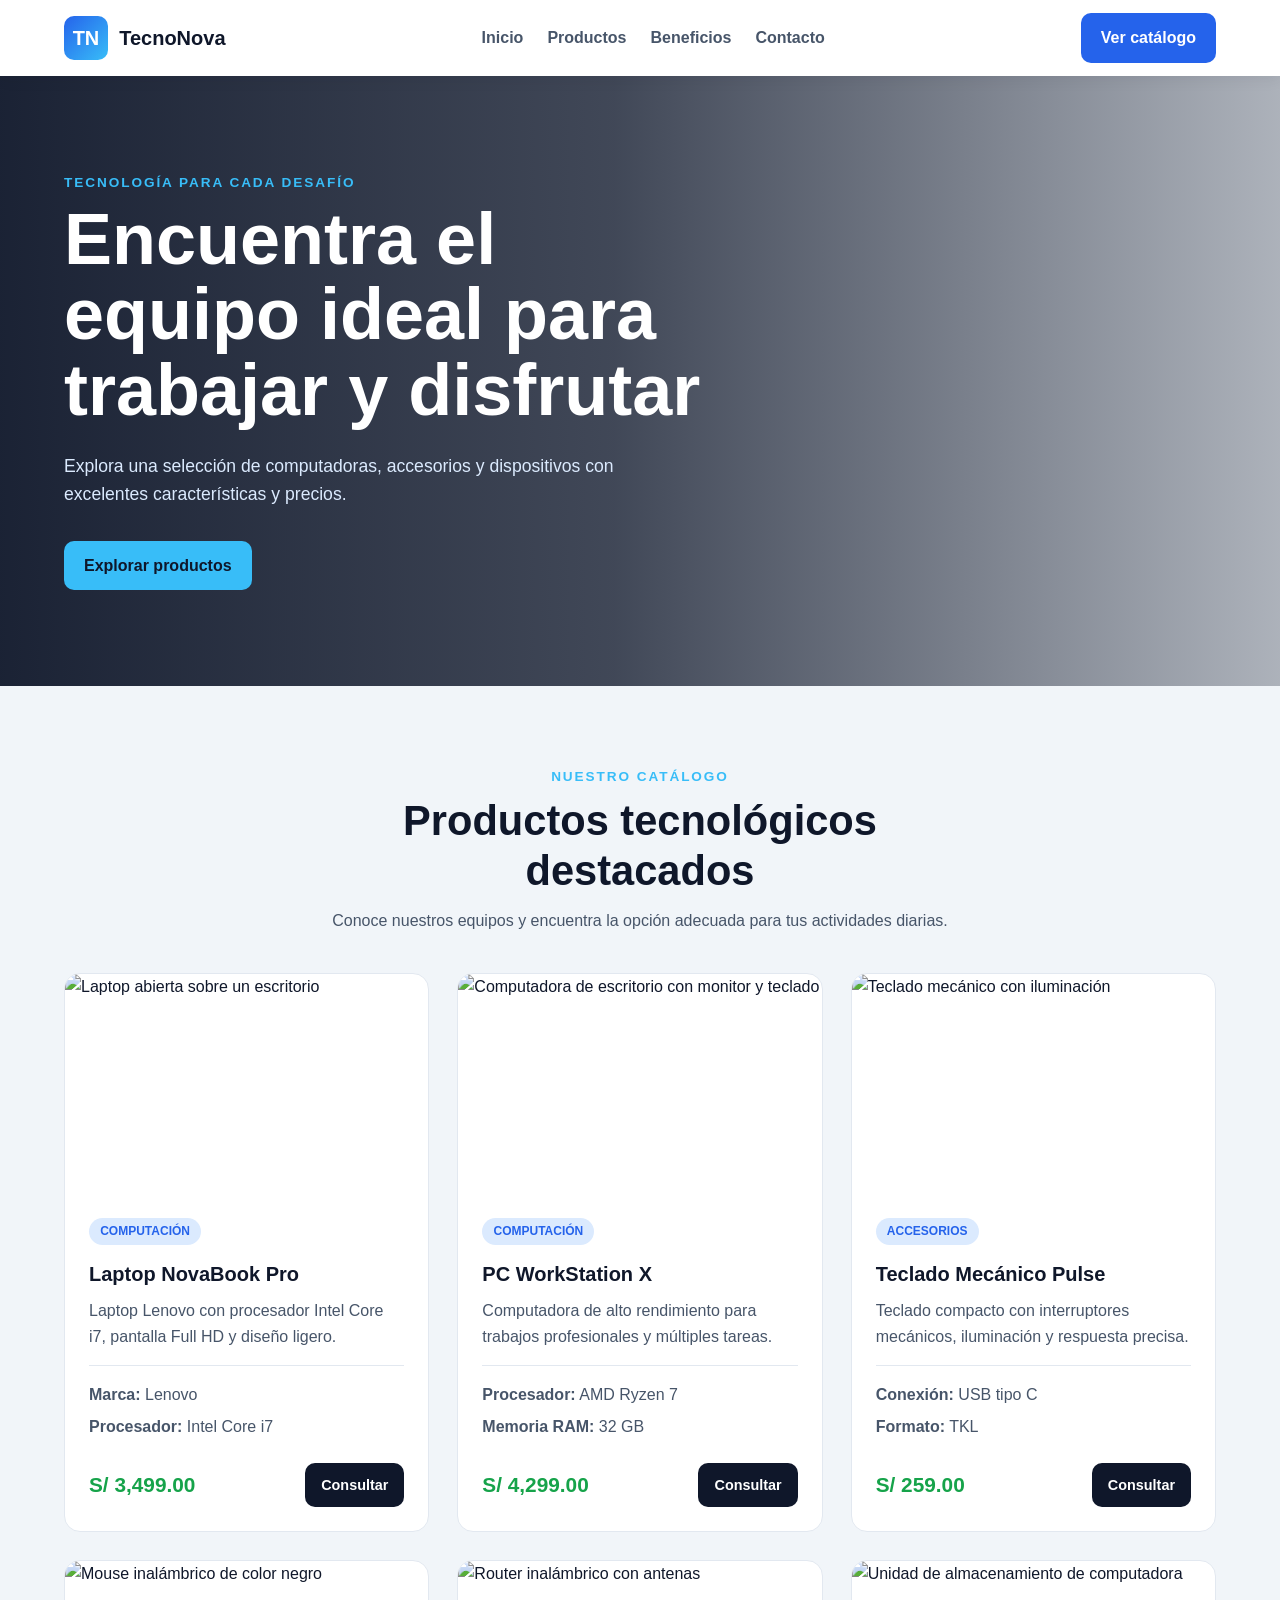
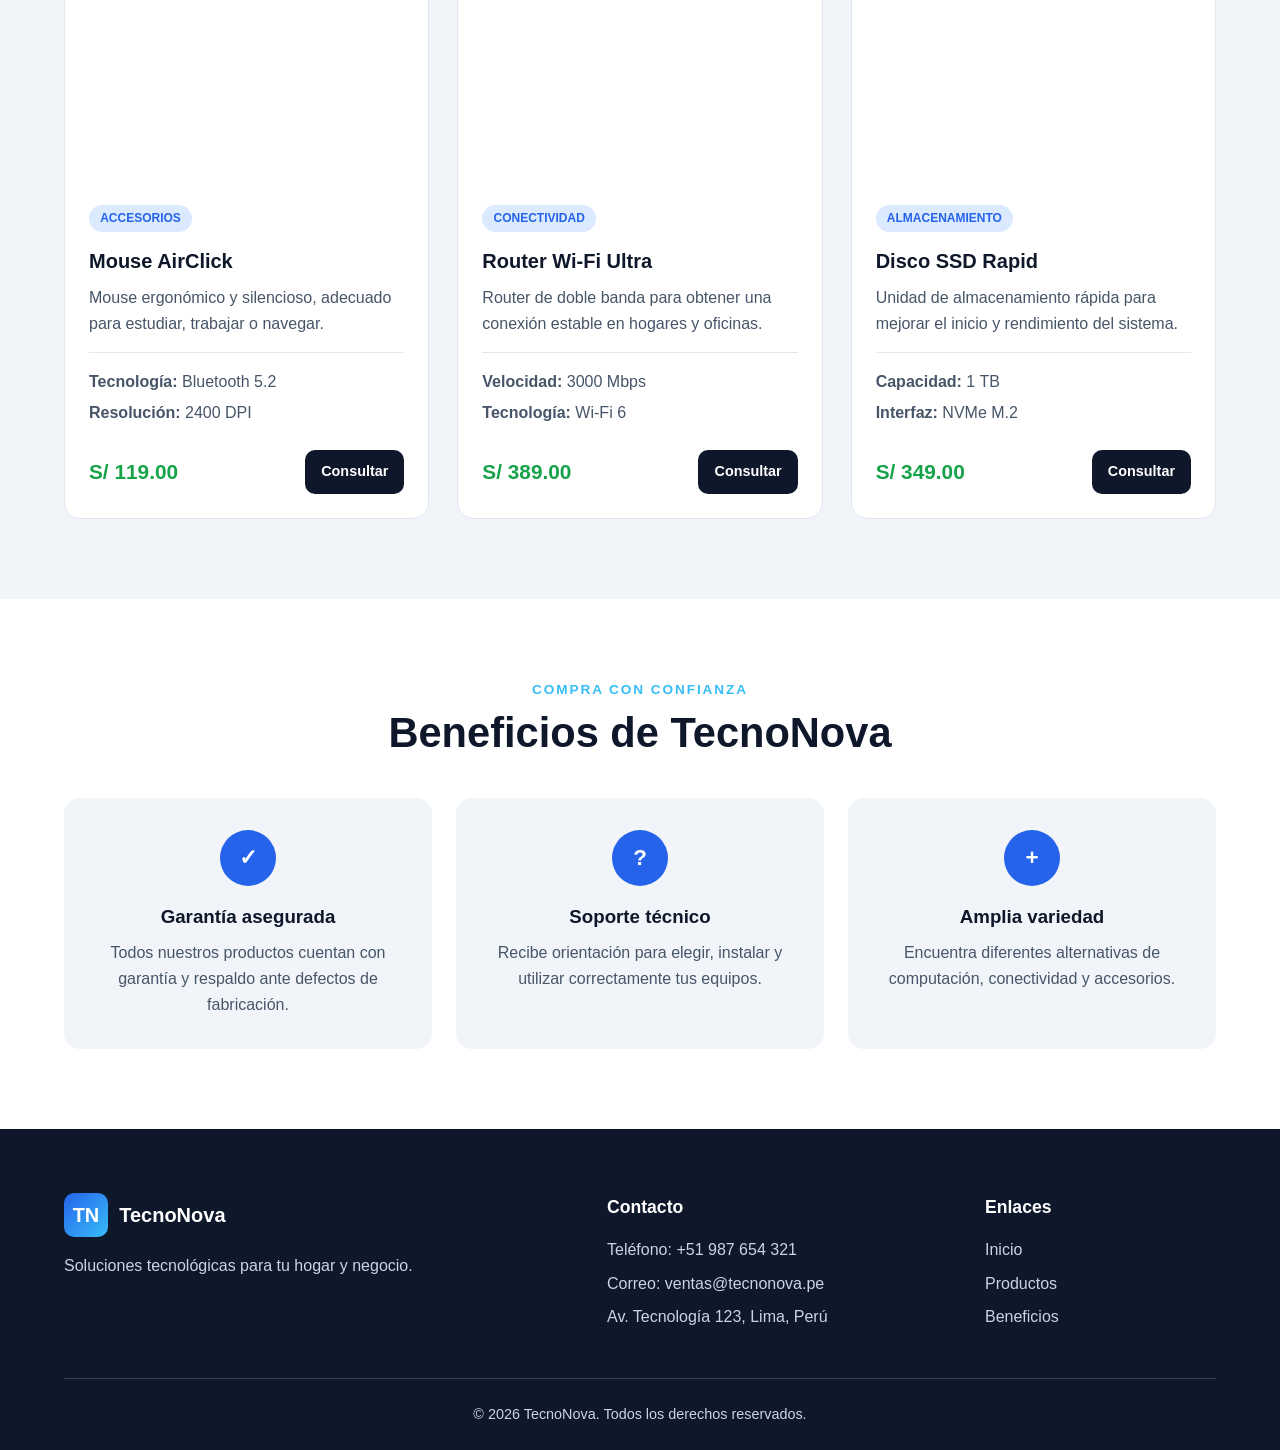
==== catalogos.html @ d7179416 "falta imagenes" ====
<!DOCTYPE html>
<html lang="es">
<head>
    <meta charset="UTF-8">
    <meta name="viewport" content="width=device-width, initial-scale=1.0">
    <meta
        name="description"
        content="Catálogo digital de productos tecnológicos de TecnoNova."
    >
    <title>TecnoNova | Catálogo tecnológico</title>
    <link rel="stylesheet" href="estilos.css">
</head>

<body>
    <header class="encabezado">
        <a href="#inicio" class="marca" aria-label="Ir al inicio de TecnoNova">
            <span class="logotipo" aria-hidden="true">TN</span>
            <span>TecnoNova</span>
        </a>

        <nav class="navegacion" aria-label="Navegación principal">
            <ul>
                <li><a href="#inicio">Inicio</a></li>
                <li><a href="#catalogo">Productos</a></li>
                <li><a href="#beneficios">Beneficios</a></li>
                <li><a href="#contacto">Contacto</a></li>
            </ul>
        </nav>

        <a href="#catalogo" class="boton boton-catalogo">Ver catálogo</a>
    </header>

    <main>
        <section class="banner" id="inicio">
            <div class="contenido-banner">
                <p class="etiqueta">Tecnología para cada desafío</p>

                <h1>Encuentra el equipo ideal para trabajar y disfrutar</h1>

                <p>
                    Explora una selección de computadoras, accesorios y
                    dispositivos con excelentes características y precios.
                </p>

                <a href="#catalogo" class="boton boton-principal">
                    Explorar productos
                </a>
            </div>
        </section>

        <section class="seccion catalogo" id="catalogo">
            <div class="titulo-seccion">
                <p class="etiqueta">Nuestro catálogo</p>
                <h2>Productos tecnológicos destacados</h2>
                <p>
                    Conoce nuestros equipos y encuentra la opción adecuada
                    para tus actividades diarias.
                </p>
            </div>

            <div class="rejilla-productos">
                <article class="tarjeta-producto">
                    <img
                        src="[images.unsplash.com](https://images.unsplash.com/photo-1496181133206-80ce9b88a853?auto=format&fit=crop&w=900&q=80)"
                        alt="Laptop abierta sobre un escritorio"
                    >

                    <div class="contenido-tarjeta">
                        <span class="categoria">Computación</span>
                        <h3>Laptop NovaBook Pro</h3>
                        <p>
                            Laptop Lenovo con procesador Intel Core i7,
                            pantalla Full HD y diseño ligero.
                        </p>

                        <ul class="caracteristicas">
                            <li><strong>Marca:</strong> Lenovo</li>
                            <li><strong>Procesador:</strong> Intel Core i7</li>
                        </ul>

                        <div class="pie-tarjeta">
                            <p class="precio">S/ 3,499.00</p>
                            <a href="#contacto" class="boton boton-detalle">
                                Consultar
                            </a>
                        </div>
                    </div>
                </article>

                <article class="tarjeta-producto">
                    <img
                        src="[images.unsplash.com](https://images.unsplash.com/photo-1593640408182-31c70c8268f5?auto=format&fit=crop&w=900&q=80)"
                        alt="Computadora de escritorio con monitor y teclado"
                    >

                    <div class="contenido-tarjeta">
                        <span class="categoria">Computación</span>
                        <h3>PC WorkStation X</h3>
                        <p>
                            Computadora de alto rendimiento para trabajos
                            profesionales y múltiples tareas.
                        </p>

                        <ul class="caracteristicas">
                            <li><strong>Procesador:</strong> AMD Ryzen 7</li>
                            <li><strong>Memoria RAM:</strong> 32 GB</li>
                        </ul>

                        <div class="pie-tarjeta">
                            <p class="precio">S/ 4,299.00</p>
                            <a href="#contacto" class="boton boton-detalle">
                                Consultar
                            </a>
                        </div>
                    </div>
                </article>

                <article class="tarjeta-producto">
                    <img
                        src="[images.unsplash.com](https://images.unsplash.com/photo-1587829741301-dc798b83add3?auto=format&fit=crop&w=900&q=80)"
                        alt="Teclado mecánico con iluminación"
                    >

                    <div class="contenido-tarjeta">
                        <span class="categoria">Accesorios</span>
                        <h3>Teclado Mecánico Pulse</h3>
                        <p>
                            Teclado compacto con interruptores mecánicos,
                            iluminación y respuesta precisa.
                        </p>

                        <ul class="caracteristicas">
                            <li><strong>Conexión:</strong> USB tipo C</li>
                            <li><strong>Formato:</strong> TKL</li>
                        </ul>

                        <div class="pie-tarjeta">
                            <p class="precio">S/ 259.00</p>
                            <a href="#contacto" class="boton boton-detalle">
                                Consultar
                            </a>
                        </div>
                    </div>
                </article>

                <article class="tarjeta-producto">
                    <img
                        src="[images.unsplash.com](https://images.unsplash.com/photo-1527814050087-3793815479db?auto=format&fit=crop&w=900&q=80)"
                        alt="Mouse inalámbrico de color negro"
                    >

                    <div class="contenido-tarjeta">
                        <span class="categoria">Accesorios</span>
                        <h3>Mouse AirClick</h3>
                        <p>
                            Mouse ergonómico y silencioso, adecuado para
                            estudiar, trabajar o navegar.
                        </p>

                        <ul class="caracteristicas">
                            <li><strong>Tecnología:</strong> Bluetooth 5.2</li>
                            <li><strong>Resolución:</strong> 2400 DPI</li>
                        </ul>

                        <div class="pie-tarjeta">
                            <p class="precio">S/ 119.00</p>
                            <a href="#contacto" class="boton boton-detalle">
                                Consultar
                            </a>
                        </div>
                    </div>
                </article>

                <article class="tarjeta-producto">
                    <img
                        src="[images.unsplash.com](https://images.unsplash.com/photo-1544197150-b99a580bb7a8?auto=format&fit=crop&w=900&q=80)"
                        alt="Router inalámbrico con antenas"
                    >

                    <div class="contenido-tarjeta">
                        <span class="categoria">Conectividad</span>
                        <h3>Router Wi-Fi Ultra</h3>
                        <p>
                            Router de doble banda para obtener una conexión
                            estable en hogares y oficinas.
                        </p>

                        <ul class="caracteristicas">
                            <li><strong>Velocidad:</strong> 3000 Mbps</li>
                            <li><strong>Tecnología:</strong> Wi-Fi 6</li>
                        </ul>

                        <div class="pie-tarjeta">
                            <p class="precio">S/ 389.00</p>
                            <a href="#contacto" class="boton boton-detalle">
                                Consultar
                            </a>
                        </div>
                    </div>
                </article>

                <article class="tarjeta-producto">
                    <img
                        src="[images.unsplash.com](https://images.unsplash.com/photo-1597872200969-2b65d56bd16b?auto=format&fit=crop&w=900&q=80)"
                        alt="Unidad de almacenamiento de computadora"
                    >

                    <div class="contenido-tarjeta">
                        <span class="categoria">Almacenamiento</span>
                        <h3>Disco SSD Rapid</h3>
                        <p>
                            Unidad de almacenamiento rápida para mejorar el
                            inicio y rendimiento del sistema.
                        </p>

                        <ul class="caracteristicas">
                            <li><strong>Capacidad:</strong> 1 TB</li>
                            <li><strong>Interfaz:</strong> NVMe M.2</li>
                        </ul>

                        <div class="pie-tarjeta">
                            <p class="precio">S/ 349.00</p>
                            <a href="#contacto" class="boton boton-detalle">
                                Consultar
                            </a>
                        </div>
                    </div>
                </article>
            </div>
        </section>

        <section class="seccion beneficios" id="beneficios">
            <div class="titulo-seccion">
                <p class="etiqueta">Compra con confianza</p>
                <h2>Beneficios de TecnoNova</h2>
            </div>

            <div class="rejilla-beneficios">
                <article class="beneficio">
                    <span class="icono-beneficio" aria-hidden="true">✓</span>
                    <h3>Garantía asegurada</h3>
                    <p>
                        Todos nuestros productos cuentan con garantía y
                        respaldo ante defectos de fabricación.
                    </p>
                </article>

                <article class="beneficio">
                    <span class="icono-beneficio" aria-hidden="true">?</span>
                    <h3>Soporte técnico</h3>
                    <p>
                        Recibe orientación para elegir, instalar y utilizar
                        correctamente tus equipos.
                    </p>
                </article>

                <article class="beneficio">
                    <span class="icono-beneficio" aria-hidden="true">+</span>
                    <h3>Amplia variedad</h3>
                    <p>
                        Encuentra diferentes alternativas de computación,
                        conectividad y accesorios.
                    </p>
                </article>
            </div>
        </section>
    </main>

    <footer class="pie-pagina" id="contacto">
        <div class="contenido-pie">
            <div>
                <a href="#inicio" class="marca marca-pie">
                    <span class="logotipo" aria-hidden="true">TN</span>
                    <span>TecnoNova</span>
                </a>
                <p>Soluciones tecnológicas para tu hogar y negocio.</p>
            </div>

            <div>
                <h2>Contacto</h2>
                <address>
                    <p>Teléfono: <a href="tel:+51987654321">+51 987 654 321</a></p>
                    <p>
                        Correo:
                        <a href="mailto:ventas@tecnonova.pe">
                            ventas@tecnonova.pe
                        </a>
                    </p>
                    <p>Av. Tecnología 123, Lima, Perú</p>
                </address>
            </div>

            <nav aria-label="Navegación del pie de página">
                <h2>Enlaces</h2>
                <ul class="enlaces-pie">
                    <li><a href="#inicio">Inicio</a></li>
                    <li><a href="#catalogo">Productos</a></li>
                    <li><a href="#beneficios">Beneficios</a></li>
                </ul>
            </nav>
        </div>

        <p class="derechos">
            &copy; 2026 TecnoNova. Todos los derechos reservados.
        </p>
    </footer>
</body>
</html>
---- estilos.css ----
/* Variables y configuración general */
:root {
    --azul-oscuro: #0f172a;
    --azul: #2563eb;
    --azul-claro: #dbeafe;
    --celeste: #38bdf8;
    --blanco: #ffffff;
    --gris-fondo: #f1f5f9;
    --gris-texto: #475569;
    --gris-borde: #e2e8f0;
    --verde: #16a34a;
    --sombra: 0 10px 30px rgba(15, 23, 42, 0.1);
    --radio: 16px;
}

* {
    box-sizing: border-box;
    margin: 0;
    padding: 0;
}

html {
    scroll-behavior: smooth;
}

body {
    background-color: var(--gris-fondo);
    color: var(--azul-oscuro);
    font-family: Arial, Helvetica, sans-serif;
    line-height: 1.6;
}

img {
    display: block;
    max-width: 100%;
}

a {
    color: inherit;
    text-decoration: none;
}

ul {
    list-style: none;
}

/* Componentes reutilizables */
.boton {
    align-items: center;
    border-radius: 10px;
    display: inline-flex;
    font-weight: 700;
    justify-content: center;
    padding: 0.75rem 1.25rem;
    transition:
        background-color 0.3s ease,
        color 0.3s ease,
        transform 0.3s ease;
}

.boton:hover {
    transform: translateY(-2px);
}

.etiqueta {
    color: var(--celeste);
    font-size: 0.85rem;
    font-weight: 800;
    letter-spacing: 0.12rem;
    margin-bottom: 0.5rem;
    text-transform: uppercase;
}

.seccion {
    padding: 5rem max(5%, calc((100% - 1200px) / 2));
}

.titulo-seccion {
    margin: 0 auto 2.5rem;
    max-width: 700px;
    text-align: center;
}

.titulo-seccion h2 {
    font-size: clamp(1.8rem, 4vw, 2.6rem);
    line-height: 1.2;
    margin-bottom: 0.75rem;
}

.titulo-seccion > p:last-child {
    color: var(--gris-texto);
}

/* Encabezado: Flexbox */
.encabezado {
    align-items: center;
    background-color: var(--blanco);
    box-shadow: 0 2px 15px rgba(15, 23, 42, 0.08);
    display: flex;
    gap: 2rem;
    justify-content: space-between;
    min-height: 76px;
    padding: 0.75rem max(5%, calc((100% - 1200px) / 2));
    position: sticky;
    top: 0;
    z-index: 10;
}

.marca {
    align-items: center;
    display: flex;
    font-size: 1.25rem;
    font-weight: 800;
    gap: 0.7rem;
}

.logotipo {
    align-items: center;
    background: linear-gradient(135deg, var(--azul), var(--celeste));
    border-radius: 10px;
    color: var(--blanco);
    display: flex;
    height: 44px;
    justify-content: center;
    width: 44px;
}

.navegacion ul {
    align-items: center;
    display: flex;
    gap: 1.5rem;
}

.navegacion a {
    color: var(--gris-texto);
    font-weight: 600;
    transition: color 0.3s ease;
}

.navegacion a:hover,
.enlaces-pie a:hover {
    color: var(--celeste);
}

.boton-catalogo {
    background-color: var(--azul);
    color: var(--blanco);
}

.boton-catalogo:hover {
    background-color: #1d4ed8;
}

/* Banner */
.banner {
    align-items: center;
    background:
        linear-gradient(
            90deg,
            rgba(15, 23, 42, 0.95) 0%,
            rgba(15, 23, 42, 0.78) 48%,
            rgba(15, 23, 42, 0.3) 100%
        ),
        url("[images.unsplash.com](https://images.unsplash.com/photo-1518770660439-4636190af475?auto=format&fit=crop&w=1800&q=85)")
        center / cover;
    color: var(--blanco);
    display: flex;
    min-height: 610px;
    padding: 5rem max(5%, calc((100% - 1200px) / 2));
}

.contenido-banner {
    max-width: 680px;
}

.contenido-banner h1 {
    font-size: clamp(2.3rem, 6vw, 4.5rem);
    line-height: 1.05;
    margin-bottom: 1.5rem;
}

.contenido-banner > p:not(.etiqueta) {
    color: #dbeafe;
    font-size: 1.1rem;
    margin-bottom: 2rem;
    max-width: 580px;
}

.boton-principal {
    background-color: var(--celeste);
    color: var(--azul-oscuro);
}

.boton-principal:hover {
    background-color: var(--blanco);
}

/* Catálogo: CSS Grid */
.catalogo {
    background-color: var(--gris-fondo);
}

.rejilla-productos {
    display: grid;
    gap: 1.75rem;
    grid-template-columns: repeat(3, minmax(0, 1fr));
}

/* Tarjetas: Flexbox interno */
.tarjeta-producto {
    background-color: var(--blanco);
    border: 1px solid var(--gris-borde);
    border-radius: var(--radio);
    display: flex;
    flex-direction: column;
    overflow: hidden;
    transition:
        box-shadow 0.3s ease,
        transform 0.3s ease;
}

.tarjeta-producto:hover {
    box-shadow: var(--sombra);
    transform: translateY(-8px);
}

.tarjeta-producto > img {
    height: 220px;
    object-fit: cover;
    transition: transform 0.4s ease;
    width: 100%;
}

.tarjeta-producto:hover > img {
    transform: scale(1.04);
}

.contenido-tarjeta {
    display: flex;
    flex: 1;
    flex-direction: column;
    padding: 1.5rem;
}

.categoria {
    align-self: flex-start;
    background-color: var(--azul-claro);
    border-radius: 999px;
    color: var(--azul);
    font-size: 0.75rem;
    font-weight: 800;
    margin-bottom: 0.8rem;
    padding: 0.25rem 0.7rem;
    text-transform: uppercase;
}

.contenido-tarjeta h3 {
    font-size: 1.25rem;
    margin-bottom: 0.5rem;
}

.contenido-tarjeta > p {
    color: var(--gris-texto);
    margin-bottom: 1rem;
}

.caracteristicas {
    border-top: 1px solid var(--gris-borde);
    color: var(--gris-texto);
    margin-bottom: 1.5rem;
    padding-top: 1rem;
}

.caracteristicas li + li {
    margin-top: 0.35rem;
}

.pie-tarjeta {
    align-items: center;
    display: flex;
    gap: 1rem;
    justify-content: space-between;
    margin-top: auto;
}

.precio {
    color: var(--verde);
    font-size: 1.3rem;
    font-weight: 800;
    margin: 0;
}

.boton-detalle {
    background-color: var(--azul-oscuro);
    color: var(--blanco);
    font-size: 0.9rem;
    padding: 0.65rem 1rem;
}

.boton-detalle:hover {
    background-color: var(--azul);
}

/* Beneficios */
.beneficios {
    background-color: var(--blanco);
}

.rejilla-beneficios {
    display: grid;
    gap: 1.5rem;
    grid-template-columns: repeat(3, 1fr);
}

.beneficio {
    background-color: var(--gris-fondo);
    border-radius: var(--radio);
    padding: 2rem;
    text-align: center;
}

.icono-beneficio {
    align-items: center;
    background-color: var(--azul);
    border-radius: 50%;
    color: var(--blanco);
    display: flex;
    font-size: 1.4rem;
    font-weight: 800;
    height: 56px;
    justify-content: center;
    margin: 0 auto 1rem;
    width: 56px;
}

.beneficio h3 {
    margin-bottom: 0.5rem;
}

.beneficio p {
    color: var(--gris-texto);
}

/* Pie de página */
.pie-pagina {
    background-color: var(--azul-oscuro);
    color: #cbd5e1;
    padding: 4rem max(5%, calc((100% - 1200px) / 2)) 1.5rem;
}

.contenido-pie {
    display: grid;
    gap: 3rem;
    grid-template-columns: 1.5fr 1fr 0.7fr;
}

.marca-pie {
    color: var(--blanco);
    margin-bottom: 1rem;
}

.contenido-pie h2 {
    color: var(--blanco);
    font-size: 1.1rem;
    margin-bottom: 1rem;
}

address {
    font-style: normal;
}

address a,
.enlaces-pie a {
    transition: color 0.3s ease;
}

.enlaces-pie li + li,
address p + p {
    margin-top: 0.5rem;
}

.derechos {
    border-top: 1px solid #334155;
    font-size: 0.9rem;
    margin-top: 3rem;
    padding-top: 1.5rem;
    text-align: center;
}

/* Diseño adaptable */
@media (max-width: 900px) {
    .encabezado {
        flex-wrap: wrap;
    }

    .navegacion {
        order: 3;
        width: 100%;
    }

    .navegacion ul {
        justify-content: center;
        padding-bottom: 0.5rem;
    }

    .rejilla-productos {
        grid-template-columns: repeat(2, minmax(0, 1fr));
    }

    .contenido-pie {
        grid-template-columns: repeat(2, 1fr);
    }
}

@media (max-width: 650px) {
    .encabezado {
        justify-content: center;
    }

    .navegacion ul {
        flex-wrap: wrap;
        gap: 0.75rem 1.25rem;
    }

    .boton-catalogo {
        display: none;
    }

    .banner {
        min-height: 540px;
        text-align: center;
    }

    .contenido-banner > p:not(.etiqueta) {
        margin-left: auto;
        margin-right: auto;
    }

    .rejilla-productos,
    .rejilla-beneficios,
    .contenido-pie {
        grid-template-columns: 1fr;
    }

    .seccion {
        padding-bottom: 3.5rem;
        padding-top: 3.5rem;
    }

    .pie-tarjeta {
        align-items: stretch;
        flex-direction: column;
    }
}

/* Accesibilidad para navegación con teclado */
a:focus-visible {
    outline: 3px solid var(--celeste);
    outline-offset: 4px;
}
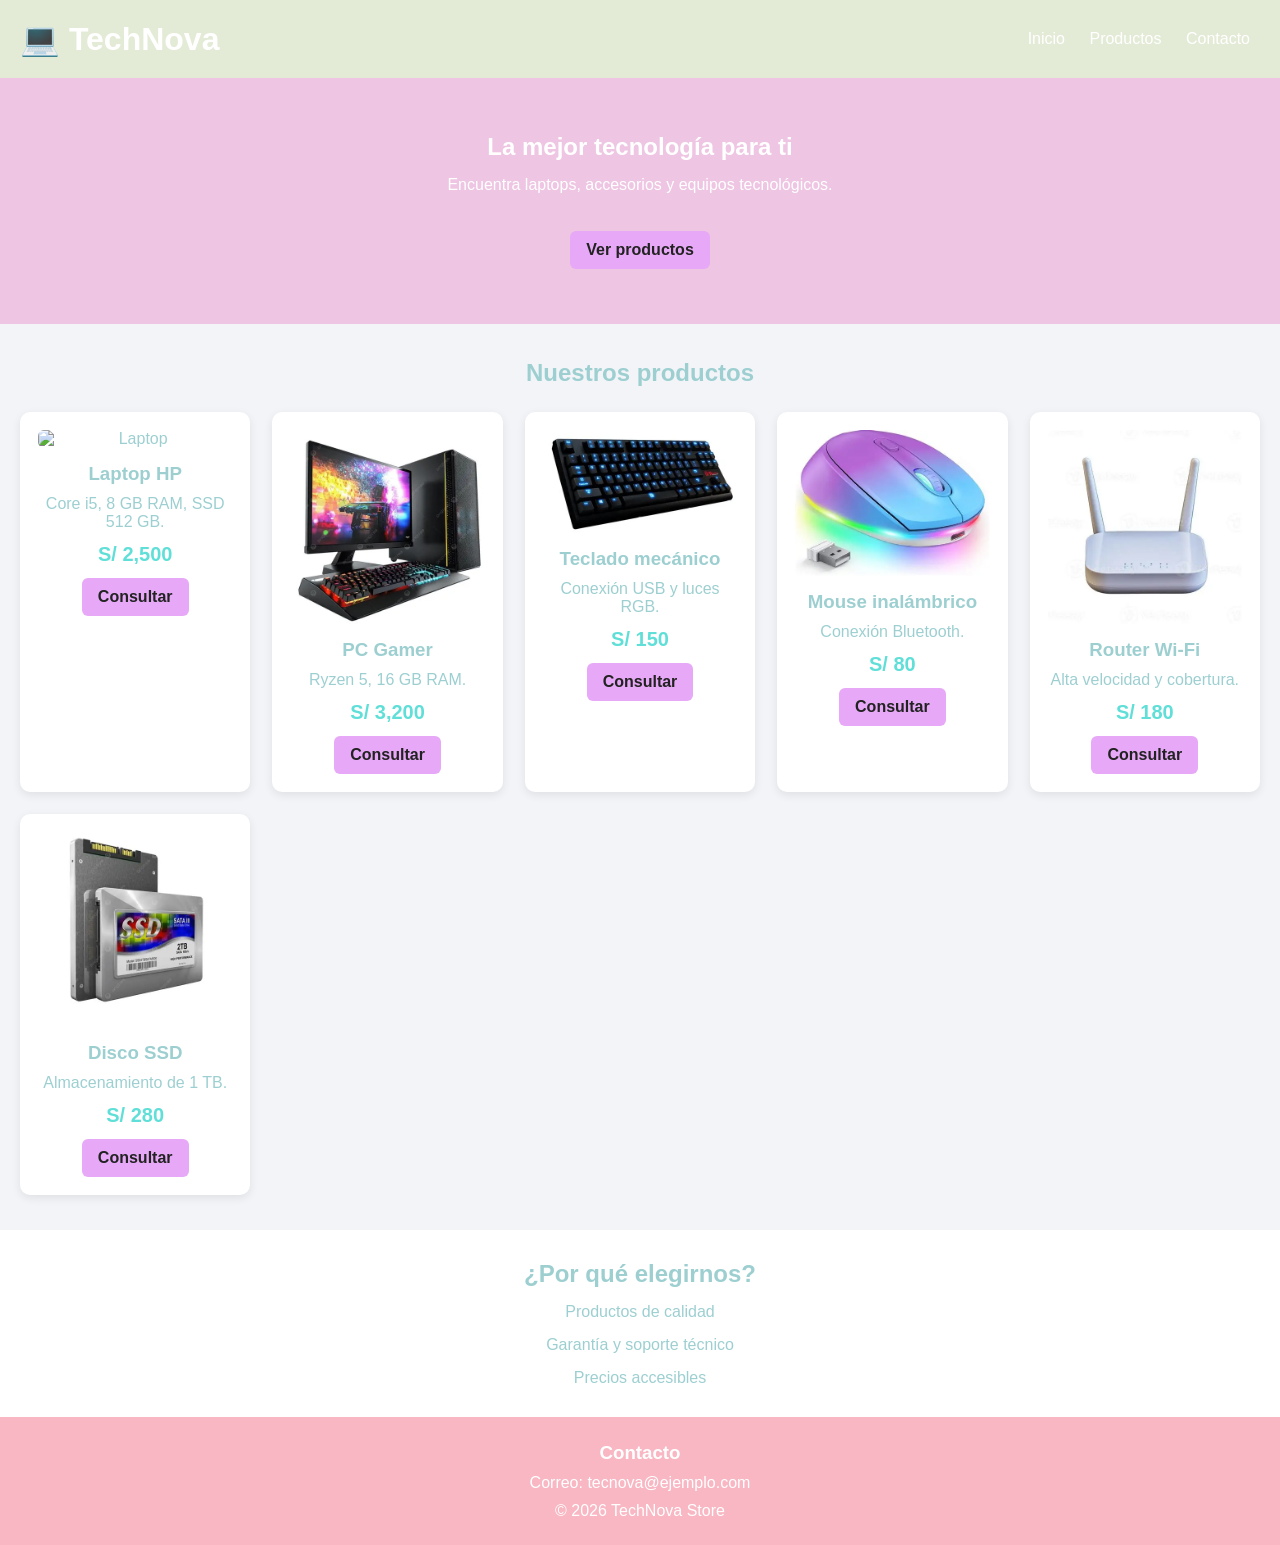
==== commit ff9585ed: "modigicado" ====
--- a/catalogos.html
+++ b/catalogos.html
@@ -1,308 +1,101 @@
+
 <!DOCTYPE html>
 <html lang="es">
 <head>
     <meta charset="UTF-8">
     <meta name="viewport" content="width=device-width, initial-scale=1.0">
-    <meta
-        name="description"
-        content="Catálogo digital de productos tecnológicos de TecnoNova."
-    >
-    <title>TecnoNova | Catálogo tecnológico</title>
+    <title>TechNova - Catálogo</title>
     <link rel="stylesheet" href="estilos.css">
 </head>
+<body>
 
-<body>
-    <header class="encabezado">
-        <a href="#inicio" class="marca" aria-label="Ir al inicio de TecnoNova">
-            <span class="logotipo" aria-hidden="true">TN</span>
-            <span>TecnoNova</span>
-        </a>
-
-        <nav class="navegacion" aria-label="Navegación principal">
-            <ul>
-                <li><a href="#inicio">Inicio</a></li>
-                <li><a href="#catalogo">Productos</a></li>
-                <li><a href="#beneficios">Beneficios</a></li>
-                <li><a href="#contacto">Contacto</a></li>
-            </ul>
+    <header>
+        <h1>💻 TechNova</h1>
+        <nav>
+            <a href="#inicio">Inicio</a>
+            <a href="#productos">Productos</a>
+            <a href="#contacto">Contacto</a>
         </nav>
-
-        <a href="#catalogo" class="boton boton-catalogo">Ver catálogo</a>
     </header>
 
-    <main>
-        <section class="banner" id="inicio">
-            <div class="contenido-banner">
-                <p class="etiqueta">Tecnología para cada desafío</p>
+    <section class="banner" id="inicio">
+        <h2>La mejor tecnología para ti</h2>
+        <p>Encuentra laptops, accesorios y equipos tecnológicos.</p>
+        <a href="#productos" class="boton">Ver productos</a>
+    </section>
 
-                <h1>Encuentra el equipo ideal para trabajar y disfrutar</h1>
+    <main id="productos">
+        <h2>Nuestros productos</h2>
 
-                <p>
-                    Explora una selección de computadoras, accesorios y
-                    dispositivos con excelentes características y precios.
-                </p>
+        <div class="catalogo">
+            <article class="producto">
+                <img src="imagen/computadora.png"
+                    alt="Laptop">
+                <h3>Laptop HP</h3>
+                <p>Core i5, 8 GB RAM, SSD 512 GB.</p>
+                <strong>S/ 2,500</strong>
+                <a href="#contacto" class="boton">Consultar</a>
+            </article>
 
-                <a href="#catalogo" class="boton boton-principal">
-                    Explorar productos
-                </a>
-            </div>
-        </section>
+            <article class="producto">
+                <img src="imagen/pc.png"
+                    alt="Computadora de escritorio">
+                <h3>PC Gamer</h3>
+                <p>Ryzen 5, 16 GB RAM.</p>
+                <strong>S/ 3,200</strong>
+                <a href="#contacto" class="boton">Consultar</a>
+            </article>
 
-        <section class="seccion catalogo" id="catalogo">
-            <div class="titulo-seccion">
-                <p class="etiqueta">Nuestro catálogo</p>
-                <h2>Productos tecnológicos destacados</h2>
-                <p>
-                    Conoce nuestros equipos y encuentra la opción adecuada
-                    para tus actividades diarias.
-                </p>
-            </div>
+            <article class="producto">
+                <img src="imagen/teclado.png"
+                    alt="Teclado mecánico">
+                <h3>Teclado mecánico</h3>
+                <p>Conexión USB y luces RGB.</p>
+                <strong>S/ 150</strong>
+                <a href="#contacto" class="boton">Consultar</a>
+            </article>
 
-            <div class="rejilla-productos">
-                <article class="tarjeta-producto">
-                    <img
-                        src="[images.unsplash.com](https://images.unsplash.com/photo-1496181133206-80ce9b88a853?auto=format&fit=crop&w=900&q=80)"
-                        alt="Laptop abierta sobre un escritorio"
-                    >
+            <article class="producto">
+                <img src="imagen/mause.png"
+                        alt="Mouse inalámbrico">
+                <h3>Mouse inalámbrico</h3>
+                <p>Conexión Bluetooth.</p>
+                <strong>S/ 80</strong>
+                <a href="#contacto" class="boton">Consultar</a>
+            </article>
 
-                    <div class="contenido-tarjeta">
-                        <span class="categoria">Computación</span>
-                        <h3>Laptop NovaBook Pro</h3>
-                        <p>
-                            Laptop Lenovo con procesador Intel Core i7,
-                            pantalla Full HD y diseño ligero.
-                        </p>
+            <article class="producto">
+                <img src="imagen/router.png"
+                        alt="Router Wi-Fi">
+                <h3>Router Wi-Fi</h3>
+                <p>Alta velocidad y cobertura.</p>
+                <strong>S/ 180</strong>
+                <a href="#contacto" class="boton">Consultar</a>
+            </article>
 
-                        <ul class="caracteristicas">
-                            <li><strong>Marca:</strong> Lenovo</li>
-                            <li><strong>Procesador:</strong> Intel Core i7</li>
-                        </ul>
-
-                        <div class="pie-tarjeta">
-                            <p class="precio">S/ 3,499.00</p>
-                            <a href="#contacto" class="boton boton-detalle">
-                                Consultar
-                            </a>
-                        </div>
-                    </div>
-                </article>
-
-                <article class="tarjeta-producto">
-                    <img
-                        src="[images.unsplash.com](https://images.unsplash.com/photo-1593640408182-31c70c8268f5?auto=format&fit=crop&w=900&q=80)"
-                        alt="Computadora de escritorio con monitor y teclado"
-                    >
-
-                    <div class="contenido-tarjeta">
-                        <span class="categoria">Computación</span>
-                        <h3>PC WorkStation X</h3>
-                        <p>
-                            Computadora de alto rendimiento para trabajos
-                            profesionales y múltiples tareas.
-                        </p>
-
-                        <ul class="caracteristicas">
-                            <li><strong>Procesador:</strong> AMD Ryzen 7</li>
-                            <li><strong>Memoria RAM:</strong> 32 GB</li>
-                        </ul>
-
-                        <div class="pie-tarjeta">
-                            <p class="precio">S/ 4,299.00</p>
-                            <a href="#contacto" class="boton boton-detalle">
-                                Consultar
-                            </a>
-                        </div>
-                    </div>
-                </article>
-
-                <article class="tarjeta-producto">
-                    <img
-                        src="[images.unsplash.com](https://images.unsplash.com/photo-1587829741301-dc798b83add3?auto=format&fit=crop&w=900&q=80)"
-                        alt="Teclado mecánico con iluminación"
-                    >
-
-                    <div class="contenido-tarjeta">
-                        <span class="categoria">Accesorios</span>
-                        <h3>Teclado Mecánico Pulse</h3>
-                        <p>
-                            Teclado compacto con interruptores mecánicos,
-                            iluminación y respuesta precisa.
-                        </p>
-
-                        <ul class="caracteristicas">
-                            <li><strong>Conexión:</strong> USB tipo C</li>
-                            <li><strong>Formato:</strong> TKL</li>
-                        </ul>
-
-                        <div class="pie-tarjeta">
-                            <p class="precio">S/ 259.00</p>
-                            <a href="#contacto" class="boton boton-detalle">
-                                Consultar
-                            </a>
-                        </div>
-                    </div>
-                </article>
-
-                <article class="tarjeta-producto">
-                    <img
-                        src="[images.unsplash.com](https://images.unsplash.com/photo-1527814050087-3793815479db?auto=format&fit=crop&w=900&q=80)"
-                        alt="Mouse inalámbrico de color negro"
-                    >
-
-                    <div class="contenido-tarjeta">
-                        <span class="categoria">Accesorios</span>
-                        <h3>Mouse AirClick</h3>
-                        <p>
-                            Mouse ergonómico y silencioso, adecuado para
-                            estudiar, trabajar o navegar.
-                        </p>
-
-                        <ul class="caracteristicas">
-                            <li><strong>Tecnología:</strong> Bluetooth 5.2</li>
-                            <li><strong>Resolución:</strong> 2400 DPI</li>
-                        </ul>
-
-                        <div class="pie-tarjeta">
-                            <p class="precio">S/ 119.00</p>
-                            <a href="#contacto" class="boton boton-detalle">
-                                Consultar
-                            </a>
-                        </div>
-                    </div>
-                </article>
-
-                <article class="tarjeta-producto">
-                    <img
-                        src="[images.unsplash.com](https://images.unsplash.com/photo-1544197150-b99a580bb7a8?auto=format&fit=crop&w=900&q=80)"
-                        alt="Router inalámbrico con antenas"
-                    >
-
-                    <div class="contenido-tarjeta">
-                        <span class="categoria">Conectividad</span>
-                        <h3>Router Wi-Fi Ultra</h3>
-                        <p>
-                            Router de doble banda para obtener una conexión
-                            estable en hogares y oficinas.
-                        </p>
-
-                        <ul class="caracteristicas">
-                            <li><strong>Velocidad:</strong> 3000 Mbps</li>
-                            <li><strong>Tecnología:</strong> Wi-Fi 6</li>
-                        </ul>
-
-                        <div class="pie-tarjeta">
-                            <p class="precio">S/ 389.00</p>
-                            <a href="#contacto" class="boton boton-detalle">
-                                Consultar
-                            </a>
-                        </div>
-                    </div>
-                </article>
-
-                <article class="tarjeta-producto">
-                    <img
-                        src="[images.unsplash.com](https://images.unsplash.com/photo-1597872200969-2b65d56bd16b?auto=format&fit=crop&w=900&q=80)"
-                        alt="Unidad de almacenamiento de computadora"
-                    >
-
-                    <div class="contenido-tarjeta">
-                        <span class="categoria">Almacenamiento</span>
-                        <h3>Disco SSD Rapid</h3>
-                        <p>
-                            Unidad de almacenamiento rápida para mejorar el
-                            inicio y rendimiento del sistema.
-                        </p>
-
-                        <ul class="caracteristicas">
-                            <li><strong>Capacidad:</strong> 1 TB</li>
-                            <li><strong>Interfaz:</strong> NVMe M.2</li>
-                        </ul>
-
-                        <div class="pie-tarjeta">
-                            <p class="precio">S/ 349.00</p>
-                            <a href="#contacto" class="boton boton-detalle">
-                                Consultar
-                            </a>
-                        </div>
-                    </div>
-                </article>
-            </div>
-        </section>
-
-        <section class="seccion beneficios" id="beneficios">
-            <div class="titulo-seccion">
-                <p class="etiqueta">Compra con confianza</p>
-                <h2>Beneficios de TecnoNova</h2>
-            </div>
-
-            <div class="rejilla-beneficios">
-                <article class="beneficio">
-                    <span class="icono-beneficio" aria-hidden="true">✓</span>
-                    <h3>Garantía asegurada</h3>
-                    <p>
-                        Todos nuestros productos cuentan con garantía y
-                        respaldo ante defectos de fabricación.
-                    </p>
-                </article>
-
-                <article class="beneficio">
-                    <span class="icono-beneficio" aria-hidden="true">?</span>
-                    <h3>Soporte técnico</h3>
-                    <p>
-                        Recibe orientación para elegir, instalar y utilizar
-                        correctamente tus equipos.
-                    </p>
-                </article>
-
-                <article class="beneficio">
-                    <span class="icono-beneficio" aria-hidden="true">+</span>
-                    <h3>Amplia variedad</h3>
-                    <p>
-                        Encuentra diferentes alternativas de computación,
-                        conectividad y accesorios.
-                    </p>
-                </article>
-            </div>
-        </section>
+            <article class="producto">
+                <img src="imagen/disco.png"
+                        alt="Disco SSD">
+                <h3>Disco SSD</h3>
+                <p>Almacenamiento de 1 TB.</p>
+                <strong>S/ 280</strong>
+                <a href="#contacto" class="boton">Consultar</a>
+            </article>
+        </div>
     </main>
 
-    <footer class="pie-pagina" id="contacto">
-        <div class="contenido-pie">
-            <div>
-                <a href="#inicio" class="marca marca-pie">
-                    <span class="logotipo" aria-hidden="true">TN</span>
-                    <span>TecnoNova</span>
-                </a>
-                <p>Soluciones tecnológicas para tu hogar y negocio.</p>
-            </div>
+    <section class="beneficios">
+        <h2>¿Por qué elegirnos?</h2>
+        <p>Productos de calidad</p>
+        <p>Garantía y soporte técnico</p>
+        <p>Precios accesibles</p>
+    </section>
 
-            <div>
-                <h2>Contacto</h2>
-                <address>
-                    <p>Teléfono: <a href="tel:+51987654321">+51 987 654 321</a></p>
-                    <p>
-                        Correo:
-                        <a href="mailto:ventas@tecnonova.pe">
-                            ventas@tecnonova.pe
-                        </a>
-                    </p>
-                    <p>Av. Tecnología 123, Lima, Perú</p>
-                </address>
-            </div>
+    <footer id="contacto">
+        <h3>Contacto</h3>
+        <p>Correo: tecnova@ejemplo.com</p>
+        <p>© 2026 TechNova Store</p>
+    </footer>
 
-            <nav aria-label="Navegación del pie de página">
-                <h2>Enlaces</h2>
-                <ul class="enlaces-pie">
-                    <li><a href="#inicio">Inicio</a></li>
-                    <li><a href="#catalogo">Productos</a></li>
-                    <li><a href="#beneficios">Beneficios</a></li>
-                </ul>
-            </nav>
-        </div>
-
-        <p class="derechos">
-            &copy; 2026 TecnoNova. Todos los derechos reservados.
-        </p>
-    </footer>
 </body>
 </html>
--- a/estilos.css
+++ b/estilos.css
@@ -1,460 +1,136 @@
-/* Variables y configuración general */
-:root {
-    --azul-oscuro: #0f172a;
-    --azul: #2563eb;
-    --azul-claro: #dbeafe;
-    --celeste: #38bdf8;
-    --blanco: #ffffff;
-    --gris-fondo: #f1f5f9;
-    --gris-texto: #475569;
-    --gris-borde: #e2e8f0;
-    --verde: #16a34a;
-    --sombra: 0 10px 30px rgba(15, 23, 42, 0.1);
-    --radio: 16px;
-}
+
 
 * {
-    box-sizing: border-box;
     margin: 0;
     padding: 0;
-}
-
-html {
-    scroll-behavior: smooth;
+    box-sizing: border-box;
 }
 
 body {
-    background-color: var(--gris-fondo);
-    color: var(--azul-oscuro);
-    font-family: Arial, Helvetica, sans-serif;
-    line-height: 1.6;
+    font-family: Arial, sans-serif;
+    background: #f2f4f8;
+    color: #9dcfd1;
 }
 
-img {
-    display: block;
-    max-width: 100%;
+header {
+    background: #e3ebd6;
+    color: white;
+    padding: 20px;
+    display: flex;
+    justify-content: space-between;
+    align-items: center;
+    flex-wrap: wrap;
+    gap: 15px;
 }
 
-a {
-    color: inherit;
+nav a {
+    color: white;
     text-decoration: none;
+    margin: 10px;
 }
 
-ul {
-    list-style: none;
+nav a:hover {
+    color: #d5e2b0;
 }
 
-/* Componentes reutilizables */
+.banner {
+    text-align: center;
+    background: #eec5e2;
+    color: white;
+    padding: 55px 20px;
+}
+
+.banner p {
+    margin: 15px 0 25px;
+}
+
 .boton {
-    align-items: center;
-    border-radius: 10px;
-    display: inline-flex;
-    font-weight: 700;
-    justify-content: center;
-    padding: 0.75rem 1.25rem;
-    transition:
-        background-color 0.3s ease,
-        color 0.3s ease,
-        transform 0.3s ease;
+    display: inline-block;
+    background: #e7a9f7;
+    color: #222;
+    padding: 10px 16px;
+    margin-top: 12px;
+    border-radius: 6px;
+    text-decoration: none;
+    font-weight: bold;
 }
 
 .boton:hover {
-    transform: translateY(-2px);
+    background: #fb8500;
 }
 
-.etiqueta {
-    color: var(--celeste);
-    font-size: 0.85rem;
-    font-weight: 800;
-    letter-spacing: 0.12rem;
-    margin-bottom: 0.5rem;
-    text-transform: uppercase;
-}
-
-.seccion {
-    padding: 5rem max(5%, calc((100% - 1200px) / 2));
-}
-
-.titulo-seccion {
-    margin: 0 auto 2.5rem;
-    max-width: 700px;
+main {
+    padding: 35px 20px;
     text-align: center;
 }
 
-.titulo-seccion h2 {
-    font-size: clamp(1.8rem, 4vw, 2.6rem);
-    line-height: 1.2;
-    margin-bottom: 0.75rem;
+.catalogo {
+    display: grid;
+    grid-template-columns: repeat(auto-fit, minmax(220px, 1fr));
+    gap: 22px;
+    margin-top: 25px;
 }
 
-.titulo-seccion > p:last-child {
-    color: var(--gris-texto);
+.producto {
+    background: white;
+    padding: 18px;
+    border-radius: 10px;
+    box-shadow: 0 3px 10px #00000015;
+    display: flex;
+    flex-direction: column;
+    align-items: center;
+    transition: transform 0.3s;
 }
 
-/* Encabezado: Flexbox */
-.encabezado {
-    align-items: center;
-    background-color: var(--blanco);
-    box-shadow: 0 2px 15px rgba(15, 23, 42, 0.08);
-    display: flex;
-    gap: 2rem;
-    justify-content: space-between;
-    min-height: 76px;
-    padding: 0.75rem max(5%, calc((100% - 1200px) / 2));
-    position: sticky;
-    top: 0;
-    z-index: 10;
+.producto:hover {
+    transform: translateY(-5px);
 }
 
-.marca {
-    align-items: center;
-    display: flex;
-    font-size: 1.25rem;
-    font-weight: 800;
-    gap: 0.7rem;
+.producto img {
+    width: 100%;
+    border-radius: 6px;
 }
 
-.logotipo {
-    align-items: center;
-    background: linear-gradient(135deg, var(--azul), var(--celeste));
-    border-radius: 10px;
-    color: var(--blanco);
-    display: flex;
-    height: 44px;
-    justify-content: center;
-    width: 44px;
+.producto h3 {
+    margin: 15px 0 10px;
 }
 
-.navegacion ul {
-    align-items: center;
-    display: flex;
-    gap: 1.5rem;
+.producto p {
+    margin-bottom: 12px;
 }
 
-.navegacion a {
-    color: var(--gris-texto);
-    font-weight: 600;
-    transition: color 0.3s ease;
+.producto strong {
+    color: #60dfd8;
+    font-size: 20px;
 }
 
-.navegacion a:hover,
-.enlaces-pie a:hover {
-    color: var(--celeste);
+.beneficios {
+    background: white;
+    text-align: center;
+    padding: 30px 20px;
 }
 
-.boton-catalogo {
-    background-color: var(--azul);
-    color: var(--blanco);
+.beneficios p {
+    margin-top: 15px;
 }
 
-.boton-catalogo:hover {
-    background-color: #1d4ed8;
+footer {
+    background: #f8b7c2;
+    color: white;
+    text-align: center;
+    padding: 25px;
 }
 
-/* Banner */
-.banner {
-    align-items: center;
-    background:
-        linear-gradient(
-            90deg,
-            rgba(15, 23, 42, 0.95) 0%,
-            rgba(15, 23, 42, 0.78) 48%,
-            rgba(15, 23, 42, 0.3) 100%
-        ),
-        url("[images.unsplash.com](https://images.unsplash.com/photo-1518770660439-4636190af475?auto=format&fit=crop&w=1800&q=85)")
-        center / cover;
-    color: var(--blanco);
-    display: flex;
-    min-height: 610px;
-    padding: 5rem max(5%, calc((100% - 1200px) / 2));
+footer p {
+    margin-top: 10px;
 }
 
-.contenido-banner {
-    max-width: 680px;
-}
-
-.contenido-banner h1 {
-    font-size: clamp(2.3rem, 6vw, 4.5rem);
-    line-height: 1.05;
-    margin-bottom: 1.5rem;
-}
-
-.contenido-banner > p:not(.etiqueta) {
-    color: #dbeafe;
-    font-size: 1.1rem;
-    margin-bottom: 2rem;
-    max-width: 580px;
-}
-
-.boton-principal {
-    background-color: var(--celeste);
-    color: var(--azul-oscuro);
-}
-
-.boton-principal:hover {
-    background-color: var(--blanco);
-}
-
-/* Catálogo: CSS Grid */
-.catalogo {
-    background-color: var(--gris-fondo);
-}
-
-.rejilla-productos {
-    display: grid;
-    gap: 1.75rem;
-    grid-template-columns: repeat(3, minmax(0, 1fr));
-}
-
-/* Tarjetas: Flexbox interno */
-.tarjeta-producto {
-    background-color: var(--blanco);
-    border: 1px solid var(--gris-borde);
-    border-radius: var(--radio);
-    display: flex;
-    flex-direction: column;
-    overflow: hidden;
-    transition:
-        box-shadow 0.3s ease,
-        transform 0.3s ease;
-}
-
-.tarjeta-producto:hover {
-    box-shadow: var(--sombra);
-    transform: translateY(-8px);
-}
-
-.tarjeta-producto > img {
-    height: 220px;
-    object-fit: cover;
-    transition: transform 0.4s ease;
-    width: 100%;
-}
-
-.tarjeta-producto:hover > img {
-    transform: scale(1.04);
-}
-
-.contenido-tarjeta {
-    display: flex;
-    flex: 1;
-    flex-direction: column;
-    padding: 1.5rem;
-}
-
-.categoria {
-    align-self: flex-start;
-    background-color: var(--azul-claro);
-    border-radius: 999px;
-    color: var(--azul);
-    font-size: 0.75rem;
-    font-weight: 800;
-    margin-bottom: 0.8rem;
-    padding: 0.25rem 0.7rem;
-    text-transform: uppercase;
-}
-
-.contenido-tarjeta h3 {
-    font-size: 1.25rem;
-    margin-bottom: 0.5rem;
-}
-
-.contenido-tarjeta > p {
-    color: var(--gris-texto);
-    margin-bottom: 1rem;
-}
-
-.caracteristicas {
-    border-top: 1px solid var(--gris-borde);
-    color: var(--gris-texto);
-    margin-bottom: 1.5rem;
-    padding-top: 1rem;
-}
-
-.caracteristicas li + li {
-    margin-top: 0.35rem;
-}
-
-.pie-tarjeta {
-    align-items: center;
-    display: flex;
-    gap: 1rem;
-    justify-content: space-between;
-    margin-top: auto;
-}
-
-.precio {
-    color: var(--verde);
-    font-size: 1.3rem;
-    font-weight: 800;
-    margin: 0;
-}
-
-.boton-detalle {
-    background-color: var(--azul-oscuro);
-    color: var(--blanco);
-    font-size: 0.9rem;
-    padding: 0.65rem 1rem;
-}
-
-.boton-detalle:hover {
-    background-color: var(--azul);
-}
-
-/* Beneficios */
-.beneficios {
-    background-color: var(--blanco);
-}
-
-.rejilla-beneficios {
-    display: grid;
-    gap: 1.5rem;
-    grid-template-columns: repeat(3, 1fr);
-}
-
-.beneficio {
-    background-color: var(--gris-fondo);
-    border-radius: var(--radio);
-    padding: 2rem;
-    text-align: center;
-}
-
-.icono-beneficio {
-    align-items: center;
-    background-color: var(--azul);
-    border-radius: 50%;
-    color: var(--blanco);
-    display: flex;
-    font-size: 1.4rem;
-    font-weight: 800;
-    height: 56px;
-    justify-content: center;
-    margin: 0 auto 1rem;
-    width: 56px;
-}
-
-.beneficio h3 {
-    margin-bottom: 0.5rem;
-}
-
-.beneficio p {
-    color: var(--gris-texto);
-}
-
-/* Pie de página */
-.pie-pagina {
-    background-color: var(--azul-oscuro);
-    color: #cbd5e1;
-    padding: 4rem max(5%, calc((100% - 1200px) / 2)) 1.5rem;
-}
-
-.contenido-pie {
-    display: grid;
-    gap: 3rem;
-    grid-template-columns: 1.5fr 1fr 0.7fr;
-}
-
-.marca-pie {
-    color: var(--blanco);
-    margin-bottom: 1rem;
-}
-
-.contenido-pie h2 {
-    color: var(--blanco);
-    font-size: 1.1rem;
-    margin-bottom: 1rem;
-}
-
-address {
-    font-style: normal;
-}
-
-address a,
-.enlaces-pie a {
-    transition: color 0.3s ease;
-}
-
-.enlaces-pie li + li,
-address p + p {
-    margin-top: 0.5rem;
-}
-
-.derechos {
-    border-top: 1px solid #334155;
-    font-size: 0.9rem;
-    margin-top: 3rem;
-    padding-top: 1.5rem;
-    text-align: center;
-}
-
-/* Diseño adaptable */
-@media (max-width: 900px) {
-    .encabezado {
-        flex-wrap: wrap;
+@media (max-width: 600px) {
+    header {
+        flex-direction: column;
     }
 
-    .navegacion {
-        order: 3;
-        width: 100%;
-    }
-
-    .navegacion ul {
-        justify-content: center;
-        padding-bottom: 0.5rem;
-    }
-
-    .rejilla-productos {
-        grid-template-columns: repeat(2, minmax(0, 1fr));
-    }
-
-    .contenido-pie {
-        grid-template-columns: repeat(2, 1fr);
+    nav a {
+        margin: 5px;
     }
 }
-
-@media (max-width: 650px) {
-    .encabezado {
-        justify-content: center;
-    }
-
-    .navegacion ul {
-        flex-wrap: wrap;
-        gap: 0.75rem 1.25rem;
-    }
-
-    .boton-catalogo {
-        display: none;
-    }
-
-    .banner {
-        min-height: 540px;
-        text-align: center;
-    }
-
-    .contenido-banner > p:not(.etiqueta) {
-        margin-left: auto;
-        margin-right: auto;
-    }
-
-    .rejilla-productos,
-    .rejilla-beneficios,
-    .contenido-pie {
-        grid-template-columns: 1fr;
-    }
-
-    .seccion {
-        padding-bottom: 3.5rem;
-        padding-top: 3.5rem;
-    }
-
-    .pie-tarjeta {
-        align-items: stretch;
-        flex-direction: column;
-    }
-}
-
-/* Accesibilidad para navegación con teclado */
-a:focus-visible {
-    outline: 3px solid var(--celeste);
-    outline-offset: 4px;
-}
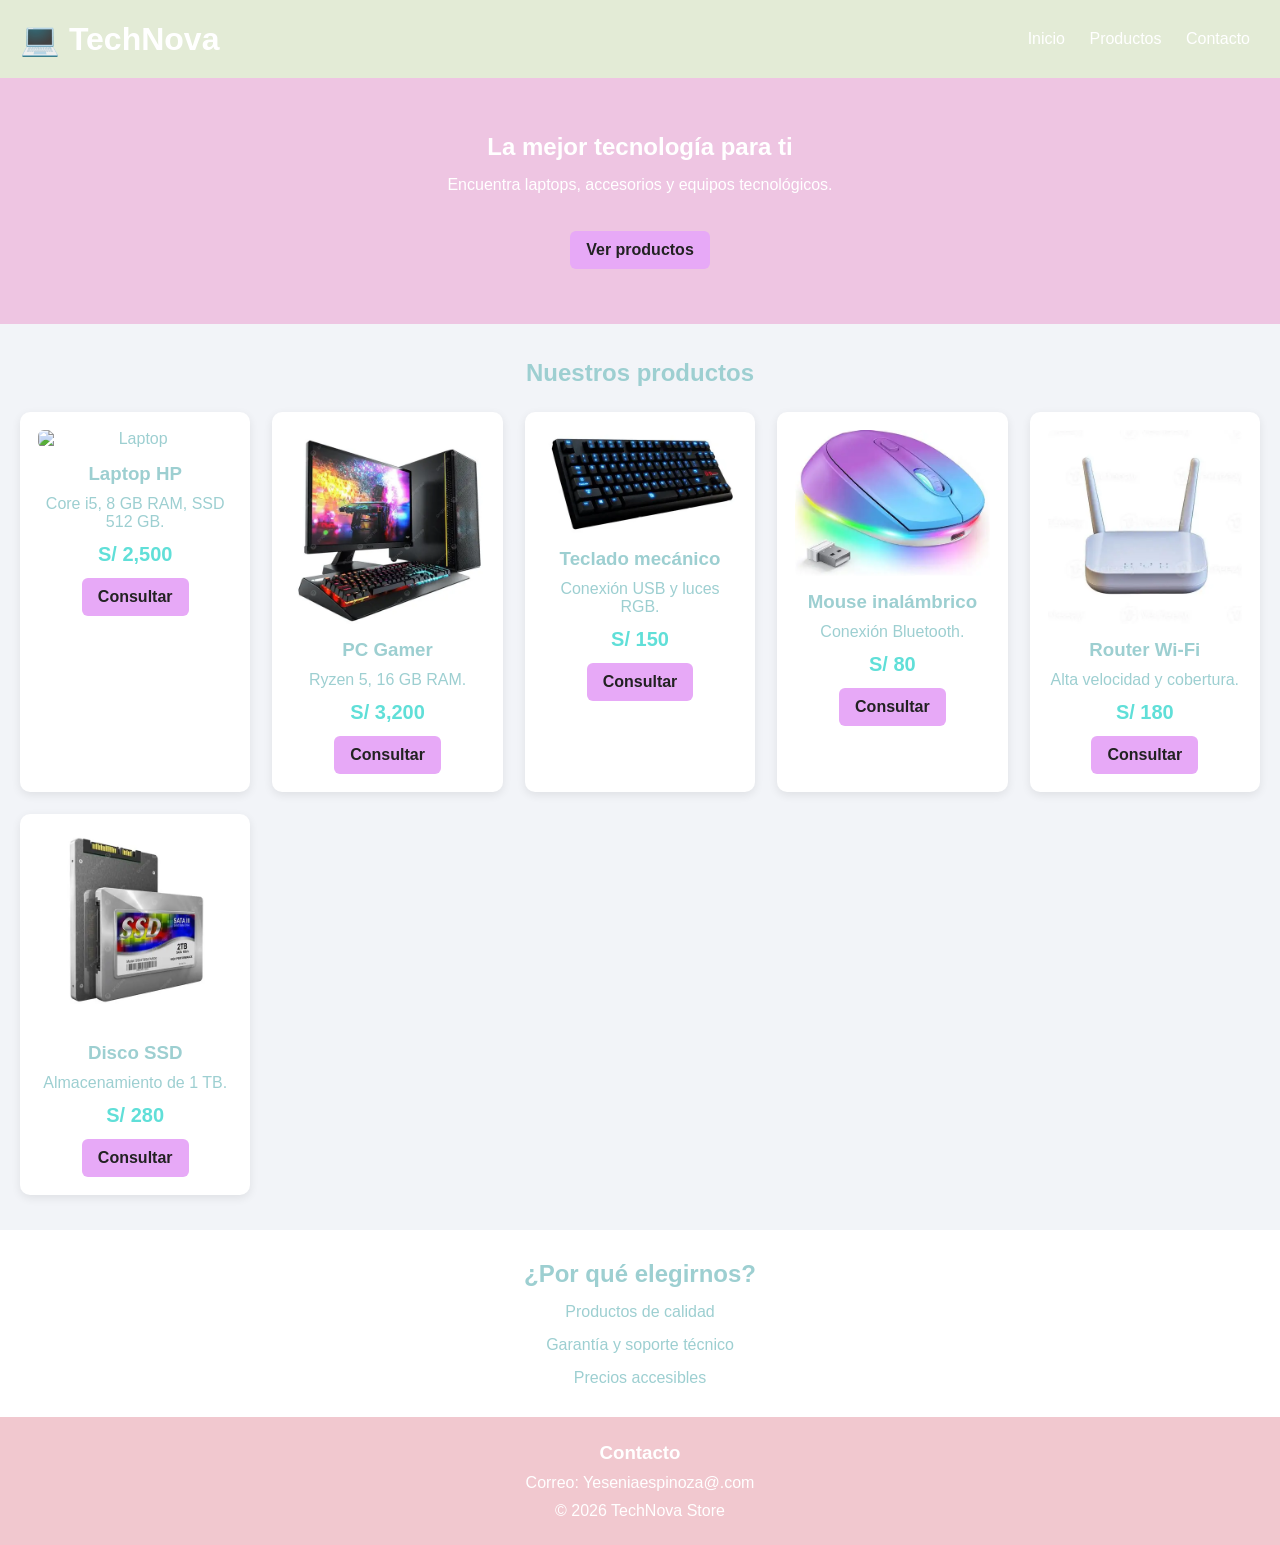
==== commit 1602da27: "trabajo flex" ====
--- a/catalogos.html
+++ b/catalogos.html
@@ -93,7 +93,7 @@
 
     <footer id="contacto">
         <h3>Contacto</h3>
-        <p>Correo: tecnova@ejemplo.com</p>
+        <p>Correo: Yeseniaespinoza@.com</p>
         <p>© 2026 TechNova Store</p>
     </footer>
 
--- a/estilos.css
+++ b/estilos.css
@@ -115,7 +115,7 @@
 }
 
 footer {
-    background: #f8b7c2;
+    background: #f1c8cf;
     color: white;
     text-align: center;
     padding: 25px;
